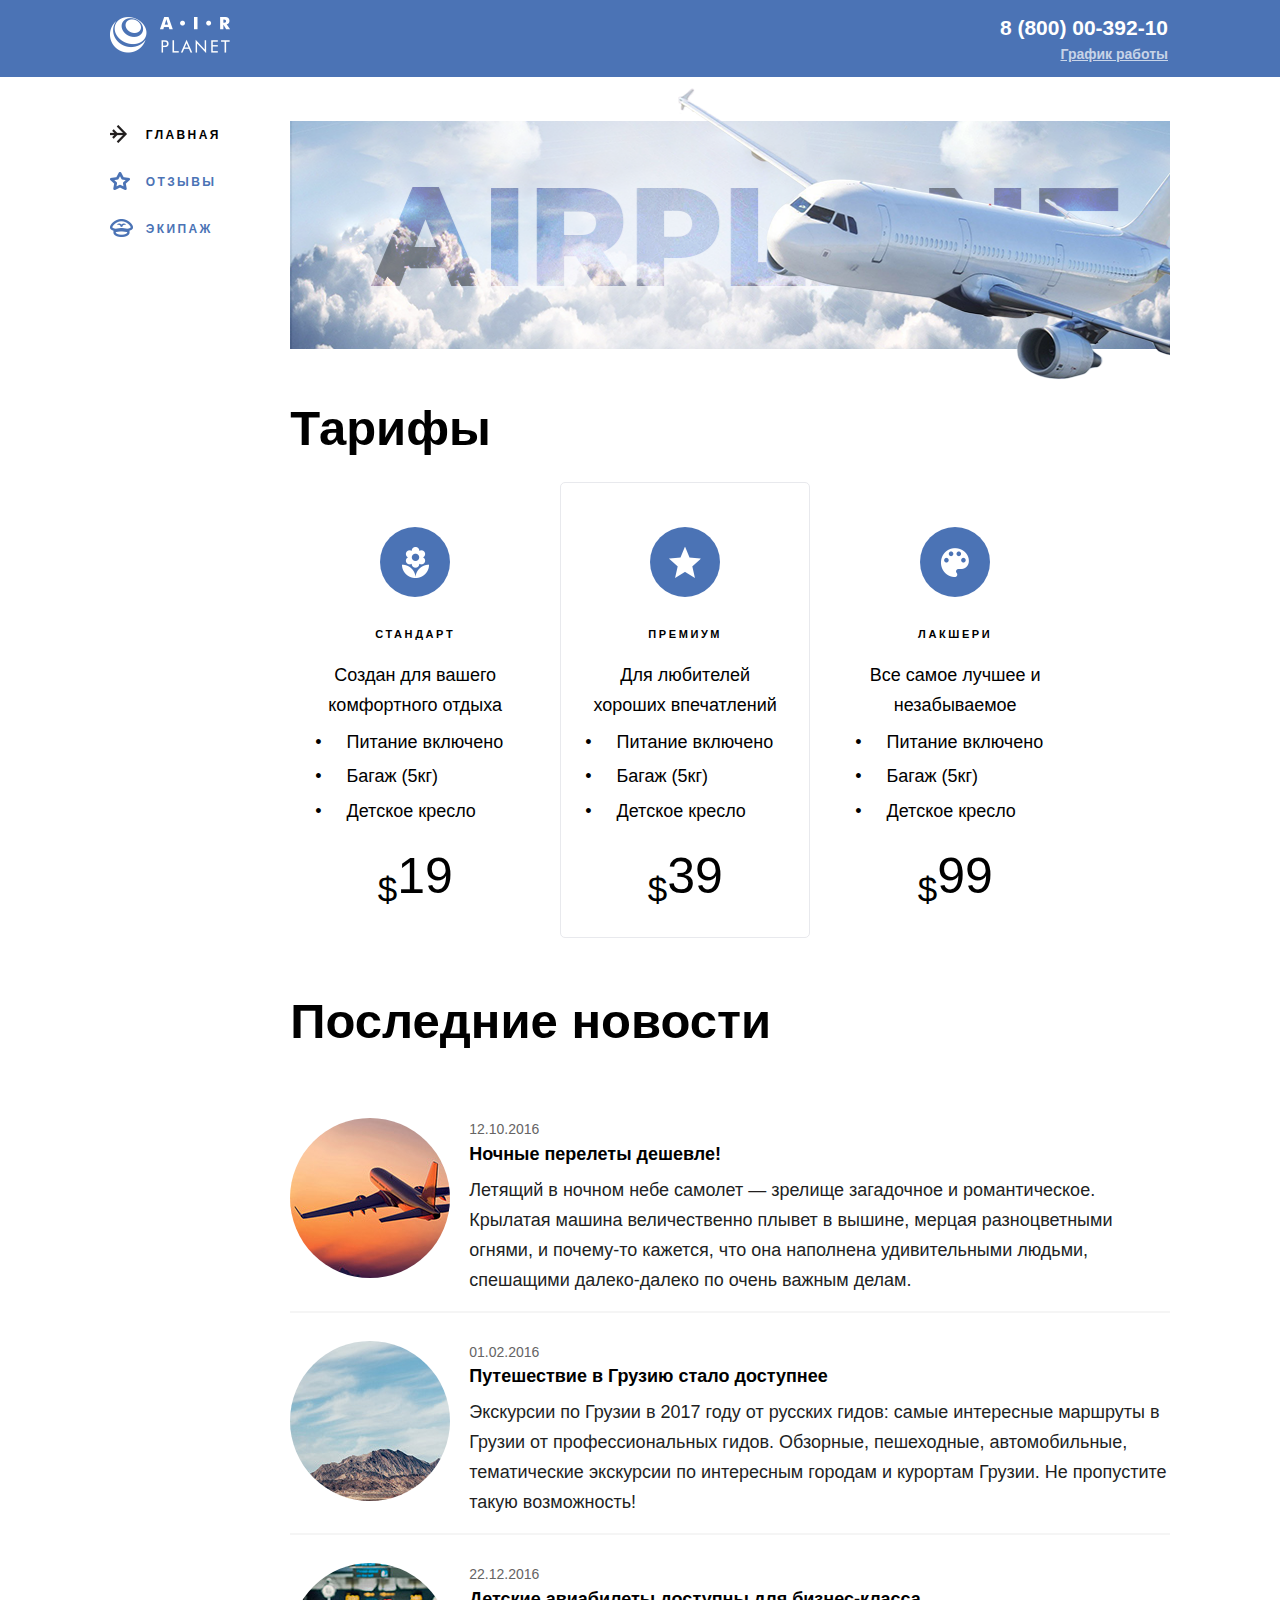
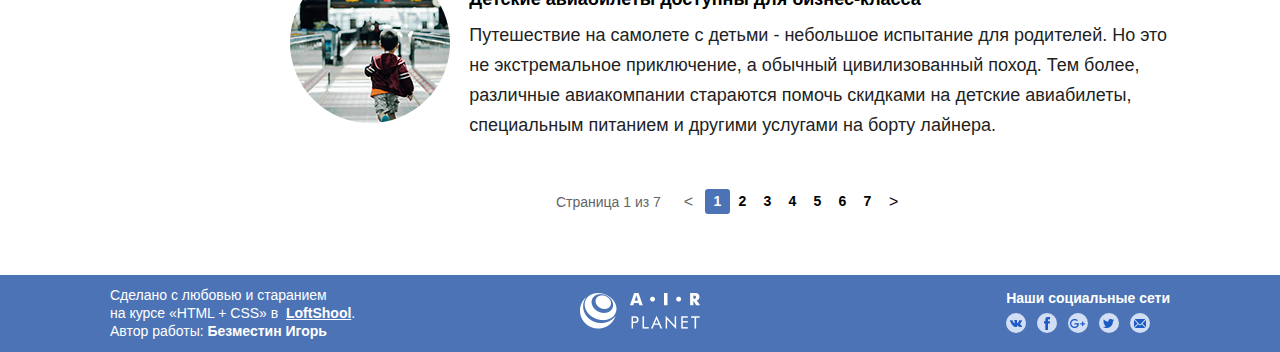
==== index.html @ f913bf93 "PerfectPixel: Главная" ====
<!DOCTYPE html>
<html lang="ru">

<head>
    <meta charset="UTF-8">
    <meta http-equiv="X-UA-Compatible" content="ie=edge">
    <meta name="viewpot" content="width=1060, initial-scale=1.0">
    <title>Главная страница | "AIR Planet"</title>    
    <link rel="stylesheet" href="/assets/css/main.css">
</head>

<body>

    <div class="wrapper">
        <div class="wrapper__content">
            <header class="header">
                <div class="container header__container">
                    <div class="header__block">
                        <a href="/" class="logo">
                            <img src="/assets/img/logo.png" alt="AIR Planet" class="logo__image">
                            <span class="logo__title">AIR Planet</span>                                             
                        </a>                    
                    </div>                    
                    <div class="header__block header__block--align-right">
                        <address class="contacts">
                            <a href="tel:+78000039210" class="contacts__phone">8 (800) 00-392-10</a>
                            <div class="contacts__dropshedule">График работы</div>
                        </address>
                    </div>
                </div>
            </header>
    
            <div class="container">
                <aside class="sidebar">
                    <nav class="menu">
                        <ul class="menu__list">
                            <li class="menu__item menu__item--active">
                                <a href="/" class="menu__link menu__link--main"> Главная </a>
                            </li>
                            <li class="menu__item">
                                <a href="./review.html" class="menu__link menu__link--feed"> Отзывы </a>
                            </li>
                            <li class="menu__item">
                                <a href="./team.html" class="menu__link menu__link--team"> Экипаж </a>
                            </li>
                        </ul>
                    </nav>
                </aside>
                <main class="page-content">
                    <section class="banner" style="background-image:url(/assets/img/banner.png)">                      
                    </section>
                    <section class="tarifs">
                        <h1 class="tarifs__title">Тарифы</h1>
                        <div class="tarifs__block">
                            <ul class="tarifs__list">
    
                                <li class="tarifs__list-item tarifs__list-item--left">
                                    <div style="background-image:url(/assets/img/flower.png)" class="tarifs__item-image"></div>
                                    <h3 class="tarifs__name">Стандарт</h3>
                                    <div class="tarifs__description-block">
                                        <p class="tarifs__description">Создан для вашего комфортного отдыха</p>
                                        <ul class="tarifs__list-info">
                                            <li class="tarifs__item">Питание включено</li>
                                            <li class="tarifs__item">Багаж (5кг)</li>
                                            <li class="tarifs__item">Детское кресло</li>
                                        </ul>
                                    </div>
                                    <div class="tarifs__price">
                                        <span class="tarifs__price-value"><sub>$</sub>19</span>
                                    </div>
                                </li>
    
                                <li class="tarifs__list-item tarifs__list-item--center">
                                    <div style="background-image:url(/assets/img/mark-as-favorite-star.png)" class="tarifs__item-image"></div>
                                    <h3 class="tarifs__name">Премиум</h3>
                                    <div class="tarifs__description-block">
                                        <p class="tarifs__description">Для любителей хороших впечатлений</p>
                                        <ul class="tarifs__list-info">
                                            <li class="tarifs__item">Питание включено</li>
                                            <li class="tarifs__item">Багаж (5кг)</li>
                                            <li class="tarifs__item">Детское кресло</li>
                                        </ul>
                                    </div>
                                    <div class="tarifs__price">
                                        <div class="tarifs__price-value"><sub>$</sub>39</div>
                                    </div>
                                </li>
    
                                <li class="tarifs__list-item tarifs__list-item--right">
                                    <div style="background-image:url(/assets/img/painter-palette.png)" class="tarifs__item-image"></div>
                                    <h3 class="tarifs__name">Лакшери</h3>
                                    <div class="tarifs__description-block">
                                        <p class="tarifs__description">Все самое лучшее и незабываемое</p>
                                        <ul class="tarifs__list-info">
                                            <li class="tarifs__item">Питание включено</li>
                                            <li class="tarifs__item">Багаж (5кг)</li>
                                            <li class="tarifs__item">Детское кресло</li>
                                        </ul>
                                    </div>
                                    <div class="tarifs__price">
                                        <span class="tarifs__price-value"><sub>$</sub>99</span>
                                    </div>
                                </li>
    
                            </ul>
                        </div>
                    </section>
                    <sections class="lastnews">
                        <h1 class="lastnews__title">Последние новости</h1>
                        <div class="lastnews__block">
                            <ul class="lastnews__list">
                                <li class="lastnews__item">
                                    <div style="background-image:url(/assets/img/news/planeflying-1.jpg)" class="lastnews__item-image"></div>
                                    <div class="lastnews__description">
                                        <time datetime="2016-10-12">12.10.2016</time>
                                        <h2 class="lastnews__titlenews">Ночные перелеты дешевле!</h2>
                                        <p class="lastnews__news">Летящий в ночном небе самолет — зрелище загадочное и
                                            романтическое. Крылатая машина величественно плывет в вышине, мерцая разноцветными
                                            огнями, и почему-то кажется, что она наполнена удивительными людьми, спешащими
                                            далеко-далеко по очень важным делам.</p>
                                    </div>
                                </li>
                                <li class="lastnews__item">
                                    <div style="background-image:url(/assets/img/news/photo.jpg)" class="lastnews__item-image"></div>
                                    <div class="lastnews__description">
                                        <time class="lastnews__date" datetime="2016-02-01">01.02.2016</time>
                                        <h2 class="lastnews__titlenews">Путешествие в Грузию стало доступнее</h2>
                                        <p class="lastnews__news">Экскурсии по Грузии в 2017 году от русских гидов: самые
                                            интересные маршруты в Грузии от профессиональных гидов. Обзорные, пешеходные,
                                            автомобильные, тематические экскурсии по интересным городам и курортам Грузии. Не
                                            пропустите такую возможность!</p>
                                    </div>
                                </li>
                                <li class="lastnews__item">
                                    <div style="background-image:url(/assets/img/news/layer-5.jpg)" class="lastnews__item-image"></div>
                                    <div class="lastnews__description">
                                        <time class="lastnews__date" datetime="2016-12-22">22.12.2016</time>
                                        <h2 class="lastnews__titlenews">Детские авиабилеты доступны для бизнес-класса</h2>
                                        <p class="lastnews__news">Путешествие на самолете с детьми - небольшое испытание для
                                            родителей. Но это не экстремальное приключение, а обычный цивилизованный поход.
                                            Тем более, различные авиакомпании стараются помочь скидками на детские авиабилеты,
                                            специальным питанием и другими услугами на борту лайнера.</p>
                                    </div>
                                </li>
                            </ul>
                        </div>
                    </sections>
                    <div class="pagination">
                        <nav class="pagination__container">
                            <div class="pagination__display">Страница 1 из 7</div>
                            <div class="pagination__controls">
                                <a href="#" class="pagination__prev">&lt;</a>
                                <ul class="pagination__list">
                                    <li class="pagination__item pagination__item--active">
                                        <a href="#" class="pagination__link">1</a>
                                    </li>
                                    <li class="pagination__item">
                                        <a href="#" class="pagination__link">2</a>
                                    </li>
                                    <li class="pagination__item">
                                        <a href="#" class="pagination__link">3</a>
                                    </li>
                                    <li class="pagination__item">
                                        <a href="#" class="pagination__link">4</a>
                                    </li>
                                    <li class="pagination__item">
                                        <a href="#" class="pagination__link">5</a>
                                    </li>
                                    <li class="pagination__item">
                                        <a href="#" class="pagination__link">6</a>
                                    </li>
                                    <li class="pagination__item">
                                        <a href="#" class="pagination__link">7</a>
                                    </li>
                                </ul>
                                <a href="#" class="pagination__next">&gt;</a>
                            </div>
                        </nav>
                    </div>
                </main>
            </div>
        </div>
    </div>  
        
        <footer class="footer">
            <div class="container footer__container">
                <div class="footer__col footer__col--left">
                    <span class="footer__col-info">Сделано с любовью и старанием <br>на курсе «HTML + CSS» в&nbsp;</span>
                    <a href="https://loftschool.com/" class="footer__colleft-shool">LoftShool</a><span>.</span>
                    <br>
                    <span class="footer__colleft-info">Автор работы:</span>
                    <a href="https://vk.com/igorbezmestin" class="footer__colleft-autor">Безместин Игорь</a>
                </div>
                <div class="footer__col footer__col--center">
                    <a href="/" class="logo--footer">
                        <img src="/assets/img/logo.png" alt="AIR Planet" class="logo__image">
                    </a>
                </div>
                <div class="footer__col footer__col--right">
                    <div class="social">
                        <p class="social__info">Наши социальные сети</p>
                        <ul class="social__list">

                            <li class="social__list-item">
                                <a href="https://www.vk.com/" target="_blank" class="social__img" style="background-image:url(/assets/img/social/vk.png)">
                                    <div class="social__img--word">Вконтакте</div>
                                </a>
                            </li>

                            <li class="social__list-item">
                                <a href="https://www.facebook.com/" target="_blank" class="social__img" style="background-image:url(/assets/img/social/fb.png)">
                                    <div class="social__img--word">Facebook</div>
                                </a>
                            </li>

                            <li class="social__list-item">
                                <a href="https://plus.google.com/?hl=ru" class="social__img" style="background-image:url(/assets/img/social/google.png)">
                                    <div class="social__img--word">Google+</div>
                                </a>
                            </li>

                            <li class="social__list-item">
                                <a href="https://twitter.com/" class="social__img" style="background-image:url(/assets/img/social/twitter.png)">
                                    <div class="social__img--word">Twitter</div>
                                </a>
                            </li>

                            <li class="social__list-item">
                                <a href="mailto:igor-rock@list.ru" class="social__img" style="background-image:url(/assets/img/social/mail.png)">
                                    <div class="social__img--word">E-mail</div>
                                </a>
                            </li>

                        </ul>
                    </div>
                </div>
            </div>
        </footer>
    

</body>

</html>
---- assets/css/main.css ----
@import url('./layout/normalize.css');
@import url('./layout/fonts.css');
@import url('./layout/base.css');

@import url('./blocks/header.css');
@import url('./blocks/footer.css');
@import url('./blocks/banner.css');
@import url('./blocks/contacts.css');
@import url('./blocks/developer.css');
@import url('./blocks/lastnews.css');
@import url('./blocks/logo.css');
@import url('./blocks/menu.css');
@import url('./blocks/pagination.css');
@import url('./blocks/socials.css');
@import url('./blocks/tarifs.css');
@import url('./blocks/team.css');
@import url('./blocks/partner.css');
@import url('./blocks/breadcrumps.css');
@import url('./blocks/review.css');
@import url('./blocks/question.css');
@import url('./blocks/form.css');
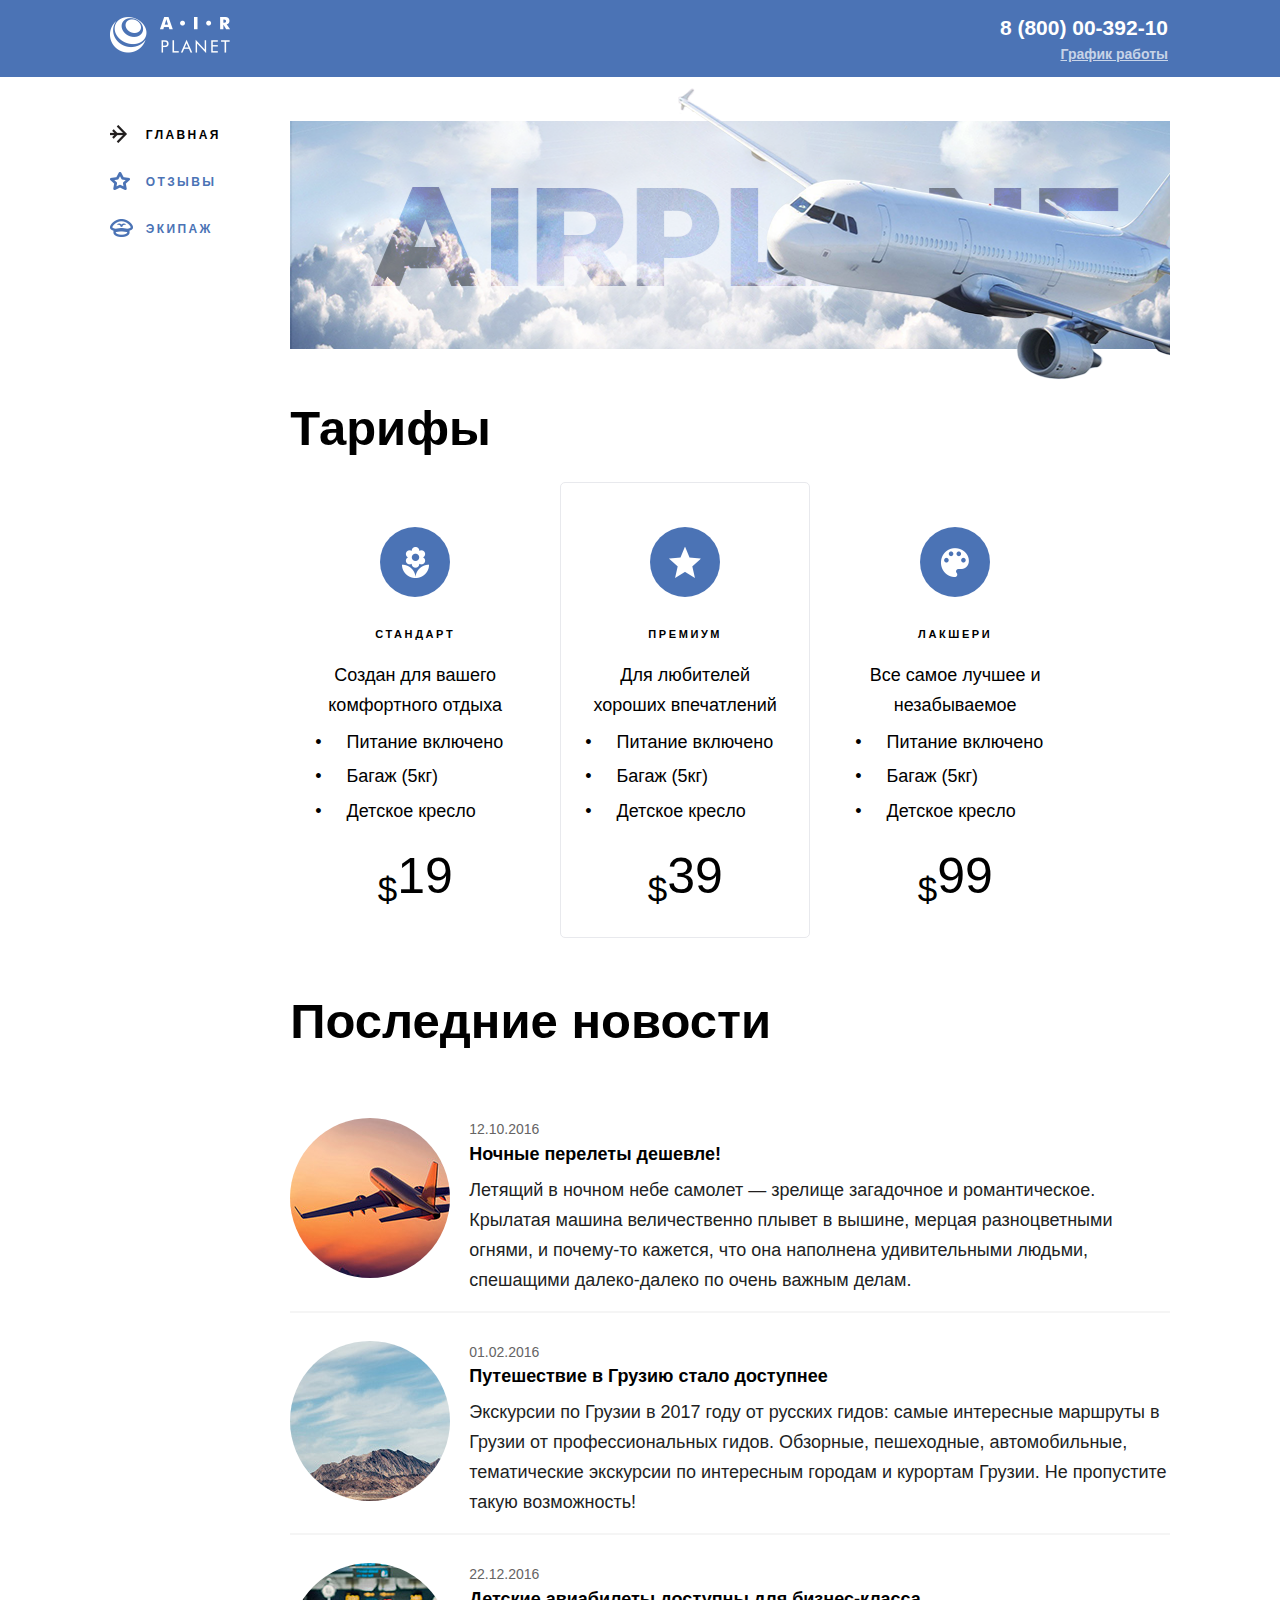
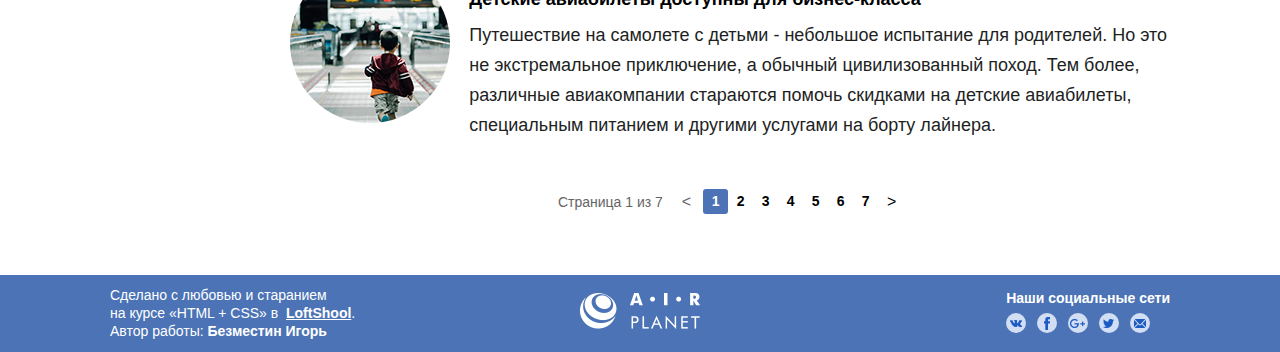
==== commit 98d9c1fe: "Исправил замечания помощника наставника" ====
--- a/index.html
+++ b/index.html
@@ -110,7 +110,9 @@
                         <div class="lastnews__block">
                             <ul class="lastnews__list">
                                 <li class="lastnews__item">
-                                    <div style="background-image:url(/assets/img/news/planeflying-1.jpg)" class="lastnews__item-image"></div>
+                                    <div class="lastnews__item-image-block">
+                                        <img src="/assets/img/news/planeflying-1.jpg" alt="Ночные перелеты дешевле!" class="lastnews__item-image">                                        
+                                    </div>
                                     <div class="lastnews__description">
                                         <time datetime="2016-10-12">12.10.2016</time>
                                         <h2 class="lastnews__titlenews">Ночные перелеты дешевле!</h2>
@@ -121,7 +123,9 @@
                                     </div>
                                 </li>
                                 <li class="lastnews__item">
-                                    <div style="background-image:url(/assets/img/news/photo.jpg)" class="lastnews__item-image"></div>
+                                    <div class="lastnews__item-image-block">
+                                        <img src="/assets/img/news/photo.jpg" alt="Путешествие в Грузию стало доступнее" class="lastnews__item-image"> 
+                                    </div>
                                     <div class="lastnews__description">
                                         <time class="lastnews__date" datetime="2016-02-01">01.02.2016</time>
                                         <h2 class="lastnews__titlenews">Путешествие в Грузию стало доступнее</h2>
@@ -132,7 +136,9 @@
                                     </div>
                                 </li>
                                 <li class="lastnews__item">
-                                    <div style="background-image:url(/assets/img/news/layer-5.jpg)" class="lastnews__item-image"></div>
+                                    <div class="lastnews__item-image-block">
+                                        <img src="/assets/img/news/layer-5.jpg" alt="Детские авиабилеты доступны для бизнес-класса" class="lastnews__item-image">
+                                    </div>
                                     <div class="lastnews__description">
                                         <time class="lastnews__date" datetime="2016-12-22">22.12.2016</time>
                                         <h2 class="lastnews__titlenews">Детские авиабилеты доступны для бизнес-класса</h2>
@@ -146,7 +152,7 @@
                         </div>
                     </sections>
                     <div class="pagination">
-                        <nav class="pagination__container">
+                        <div class="pagination__container">
                             <div class="pagination__display">Страница 1 из 7</div>
                             <div class="pagination__controls">
                                 <a href="#" class="pagination__prev">&lt;</a>
@@ -175,7 +181,7 @@
                                 </ul>
                                 <a href="#" class="pagination__next">&gt;</a>
                             </div>
-                        </nav>
+                        </div>
                     </div>
                 </main>
             </div>
@@ -192,7 +198,7 @@
                     <a href="https://vk.com/igorbezmestin" class="footer__colleft-autor">Безместин Игорь</a>
                 </div>
                 <div class="footer__col footer__col--center">
-                    <a href="/" class="logo--footer">
+                    <a href="/" class="logo">
                         <img src="/assets/img/logo.png" alt="AIR Planet" class="logo__image">
                     </a>
                 </div>
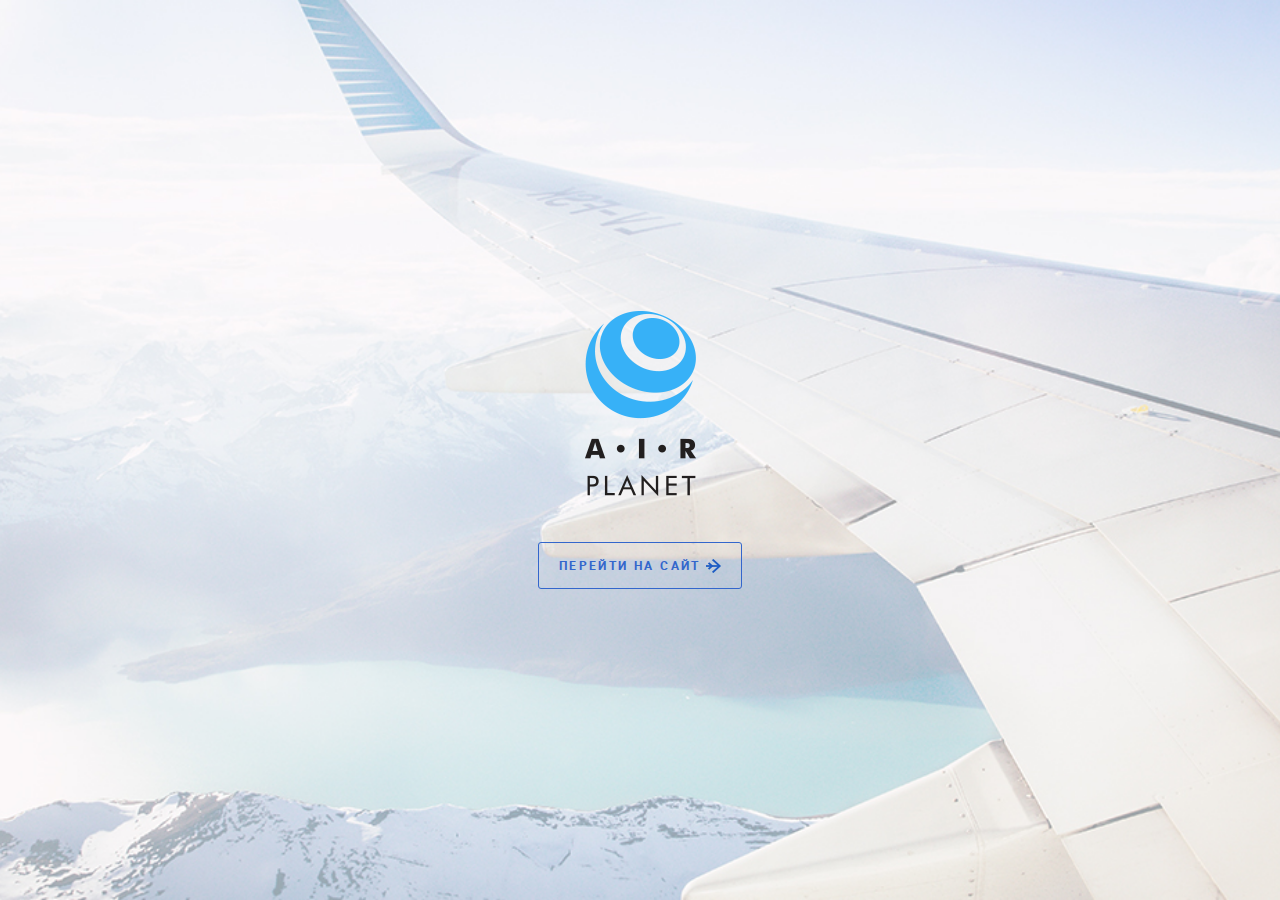
==== commit 08cc17f6: "Переделка под новый макет Добавление Интро Создание анимаций Создание всплывашки" ====
--- a/index.html
+++ b/index.html
@@ -4,245 +4,28 @@
 <head>
     <meta charset="UTF-8">
     <meta http-equiv="X-UA-Compatible" content="ie=edge">
-    <meta name="viewpot" content="width=1060, initial-scale=1.0">
-    <title>Главная страница | "AIR Planet"</title>    
+    <meta name="viewpot" content="width=1200, initial-scale=1.0">
+    <title>Экипаж | "AIR Planet"</title>
     <link rel="stylesheet" href="/assets/css/main.css">
 </head>
 
 <body>
 
-    <div class="wrapper">
-        <div class="wrapper__content">
-            <header class="header">
-                <div class="container header__container">
-                    <div class="header__block">
-                        <a href="/" class="logo">
-                            <img src="/assets/img/logo.png" alt="AIR Planet" class="logo__image">
-                            <span class="logo__title">AIR Planet</span>                                             
-                        </a>                    
-                    </div>                    
-                    <div class="header__block header__block--align-right">
-                        <address class="contacts">
-                            <a href="tel:+78000039210" class="contacts__phone">8 (800) 00-392-10</a>
-                            <div class="contacts__dropshedule">График работы</div>
-                        </address>
-                    </div>
-                </div>
-            </header>
-    
-            <div class="container">
-                <aside class="sidebar">
-                    <nav class="menu">
-                        <ul class="menu__list">
-                            <li class="menu__item menu__item--active">
-                                <a href="/" class="menu__link menu__link--main"> Главная </a>
-                            </li>
-                            <li class="menu__item">
-                                <a href="./review.html" class="menu__link menu__link--feed"> Отзывы </a>
-                            </li>
-                            <li class="menu__item">
-                                <a href="./team.html" class="menu__link menu__link--team"> Экипаж </a>
-                            </li>
-                        </ul>
-                    </nav>
-                </aside>
-                <main class="page-content">
-                    <section class="banner" style="background-image:url(/assets/img/banner.png)">                      
-                    </section>
-                    <section class="tarifs">
-                        <h1 class="tarifs__title">Тарифы</h1>
-                        <div class="tarifs__block">
-                            <ul class="tarifs__list">
-    
-                                <li class="tarifs__list-item tarifs__list-item--left">
-                                    <div style="background-image:url(/assets/img/flower.png)" class="tarifs__item-image"></div>
-                                    <h3 class="tarifs__name">Стандарт</h3>
-                                    <div class="tarifs__description-block">
-                                        <p class="tarifs__description">Создан для вашего комфортного отдыха</p>
-                                        <ul class="tarifs__list-info">
-                                            <li class="tarifs__item">Питание включено</li>
-                                            <li class="tarifs__item">Багаж (5кг)</li>
-                                            <li class="tarifs__item">Детское кресло</li>
-                                        </ul>
-                                    </div>
-                                    <div class="tarifs__price">
-                                        <span class="tarifs__price-value"><sub>$</sub>19</span>
-                                    </div>
-                                </li>
-    
-                                <li class="tarifs__list-item tarifs__list-item--center">
-                                    <div style="background-image:url(/assets/img/mark-as-favorite-star.png)" class="tarifs__item-image"></div>
-                                    <h3 class="tarifs__name">Премиум</h3>
-                                    <div class="tarifs__description-block">
-                                        <p class="tarifs__description">Для любителей хороших впечатлений</p>
-                                        <ul class="tarifs__list-info">
-                                            <li class="tarifs__item">Питание включено</li>
-                                            <li class="tarifs__item">Багаж (5кг)</li>
-                                            <li class="tarifs__item">Детское кресло</li>
-                                        </ul>
-                                    </div>
-                                    <div class="tarifs__price">
-                                        <div class="tarifs__price-value"><sub>$</sub>39</div>
-                                    </div>
-                                </li>
-    
-                                <li class="tarifs__list-item tarifs__list-item--right">
-                                    <div style="background-image:url(/assets/img/painter-palette.png)" class="tarifs__item-image"></div>
-                                    <h3 class="tarifs__name">Лакшери</h3>
-                                    <div class="tarifs__description-block">
-                                        <p class="tarifs__description">Все самое лучшее и незабываемое</p>
-                                        <ul class="tarifs__list-info">
-                                            <li class="tarifs__item">Питание включено</li>
-                                            <li class="tarifs__item">Багаж (5кг)</li>
-                                            <li class="tarifs__item">Детское кресло</li>
-                                        </ul>
-                                    </div>
-                                    <div class="tarifs__price">
-                                        <span class="tarifs__price-value"><sub>$</sub>99</span>
-                                    </div>
-                                </li>
-    
-                            </ul>
-                        </div>
-                    </section>
-                    <sections class="lastnews">
-                        <h1 class="lastnews__title">Последние новости</h1>
-                        <div class="lastnews__block">
-                            <ul class="lastnews__list">
-                                <li class="lastnews__item">
-                                    <div class="lastnews__item-image-block">
-                                        <img src="/assets/img/news/planeflying-1.jpg" alt="Ночные перелеты дешевле!" class="lastnews__item-image">                                        
-                                    </div>
-                                    <div class="lastnews__description">
-                                        <time datetime="2016-10-12">12.10.2016</time>
-                                        <h2 class="lastnews__titlenews">Ночные перелеты дешевле!</h2>
-                                        <p class="lastnews__news">Летящий в ночном небе самолет — зрелище загадочное и
-                                            романтическое. Крылатая машина величественно плывет в вышине, мерцая разноцветными
-                                            огнями, и почему-то кажется, что она наполнена удивительными людьми, спешащими
-                                            далеко-далеко по очень важным делам.</p>
-                                    </div>
-                                </li>
-                                <li class="lastnews__item">
-                                    <div class="lastnews__item-image-block">
-                                        <img src="/assets/img/news/photo.jpg" alt="Путешествие в Грузию стало доступнее" class="lastnews__item-image"> 
-                                    </div>
-                                    <div class="lastnews__description">
-                                        <time class="lastnews__date" datetime="2016-02-01">01.02.2016</time>
-                                        <h2 class="lastnews__titlenews">Путешествие в Грузию стало доступнее</h2>
-                                        <p class="lastnews__news">Экскурсии по Грузии в 2017 году от русских гидов: самые
-                                            интересные маршруты в Грузии от профессиональных гидов. Обзорные, пешеходные,
-                                            автомобильные, тематические экскурсии по интересным городам и курортам Грузии. Не
-                                            пропустите такую возможность!</p>
-                                    </div>
-                                </li>
-                                <li class="lastnews__item">
-                                    <div class="lastnews__item-image-block">
-                                        <img src="/assets/img/news/layer-5.jpg" alt="Детские авиабилеты доступны для бизнес-класса" class="lastnews__item-image">
-                                    </div>
-                                    <div class="lastnews__description">
-                                        <time class="lastnews__date" datetime="2016-12-22">22.12.2016</time>
-                                        <h2 class="lastnews__titlenews">Детские авиабилеты доступны для бизнес-класса</h2>
-                                        <p class="lastnews__news">Путешествие на самолете с детьми - небольшое испытание для
-                                            родителей. Но это не экстремальное приключение, а обычный цивилизованный поход.
-                                            Тем более, различные авиакомпании стараются помочь скидками на детские авиабилеты,
-                                            специальным питанием и другими услугами на борту лайнера.</p>
-                                    </div>
-                                </li>
-                            </ul>
-                        </div>
-                    </sections>
-                    <div class="pagination">
-                        <div class="pagination__container">
-                            <div class="pagination__display">Страница 1 из 7</div>
-                            <div class="pagination__controls">
-                                <a href="#" class="pagination__prev">&lt;</a>
-                                <ul class="pagination__list">
-                                    <li class="pagination__item pagination__item--active">
-                                        <a href="#" class="pagination__link">1</a>
-                                    </li>
-                                    <li class="pagination__item">
-                                        <a href="#" class="pagination__link">2</a>
-                                    </li>
-                                    <li class="pagination__item">
-                                        <a href="#" class="pagination__link">3</a>
-                                    </li>
-                                    <li class="pagination__item">
-                                        <a href="#" class="pagination__link">4</a>
-                                    </li>
-                                    <li class="pagination__item">
-                                        <a href="#" class="pagination__link">5</a>
-                                    </li>
-                                    <li class="pagination__item">
-                                        <a href="#" class="pagination__link">6</a>
-                                    </li>
-                                    <li class="pagination__item">
-                                        <a href="#" class="pagination__link">7</a>
-                                    </li>
-                                </ul>
-                                <a href="#" class="pagination__next">&gt;</a>
-                            </div>
-                        </div>
-                    </div>
-                </main>
+    <div class="intro">
+        <div class="intro__container">
+            <div class="intro__logo">
+                <img src="./assets/img/logo_intro.png" alt="AIR Planet" class="intro__logo-image">
+            </div>
+            <div class="intro__button-box">
+                <a href="./airplanet.html">
+                    <button class="intro__button">
+                        <div class="button__goto-text">Перейти на сайт</div>
+                        <div class="button__image"></div>
+                    </button>
+                </a>
             </div>
         </div>
-    </div>  
-        
-        <footer class="footer">
-            <div class="container footer__container">
-                <div class="footer__col footer__col--left">
-                    <span class="footer__col-info">Сделано с любовью и старанием <br>на курсе «HTML + CSS» в&nbsp;</span>
-                    <a href="https://loftschool.com/" class="footer__colleft-shool">LoftShool</a><span>.</span>
-                    <br>
-                    <span class="footer__colleft-info">Автор работы:</span>
-                    <a href="https://vk.com/igorbezmestin" class="footer__colleft-autor">Безместин Игорь</a>
-                </div>
-                <div class="footer__col footer__col--center">
-                    <a href="/" class="logo">
-                        <img src="/assets/img/logo.png" alt="AIR Planet" class="logo__image">
-                    </a>
-                </div>
-                <div class="footer__col footer__col--right">
-                    <div class="social">
-                        <p class="social__info">Наши социальные сети</p>
-                        <ul class="social__list">
-
-                            <li class="social__list-item">
-                                <a href="https://www.vk.com/" target="_blank" class="social__img" style="background-image:url(/assets/img/social/vk.png)">
-                                    <div class="social__img--word">Вконтакте</div>
-                                </a>
-                            </li>
-
-                            <li class="social__list-item">
-                                <a href="https://www.facebook.com/" target="_blank" class="social__img" style="background-image:url(/assets/img/social/fb.png)">
-                                    <div class="social__img--word">Facebook</div>
-                                </a>
-                            </li>
-
-                            <li class="social__list-item">
-                                <a href="https://plus.google.com/?hl=ru" class="social__img" style="background-image:url(/assets/img/social/google.png)">
-                                    <div class="social__img--word">Google+</div>
-                                </a>
-                            </li>
-
-                            <li class="social__list-item">
-                                <a href="https://twitter.com/" class="social__img" style="background-image:url(/assets/img/social/twitter.png)">
-                                    <div class="social__img--word">Twitter</div>
-                                </a>
-                            </li>
-
-                            <li class="social__list-item">
-                                <a href="mailto:igor-rock@list.ru" class="social__img" style="background-image:url(/assets/img/social/mail.png)">
-                                    <div class="social__img--word">E-mail</div>
-                                </a>
-                            </li>
-
-                        </ul>
-                    </div>
-                </div>
-            </div>
-        </footer>
-    
+    </div>
 
 </body>
 
--- a/assets/css/main.css
+++ b/assets/css/main.css
@@ -1,4 +1,3 @@
-
 @import url('./layout/normalize.css');
 @import url('./layout/fonts.css');
 @import url('./layout/base.css');
@@ -19,4 +18,8 @@
 @import url('./blocks/breadcrumps.css');
 @import url('./blocks/review.css');
 @import url('./blocks/question.css');
-@import url('./blocks/form.css');+@import url('./blocks/form.css');
+@import url('./blocks/dropshedule.css');
+@import url('./blocks/intro.css');
+
+@import url('./blocks/animation.css');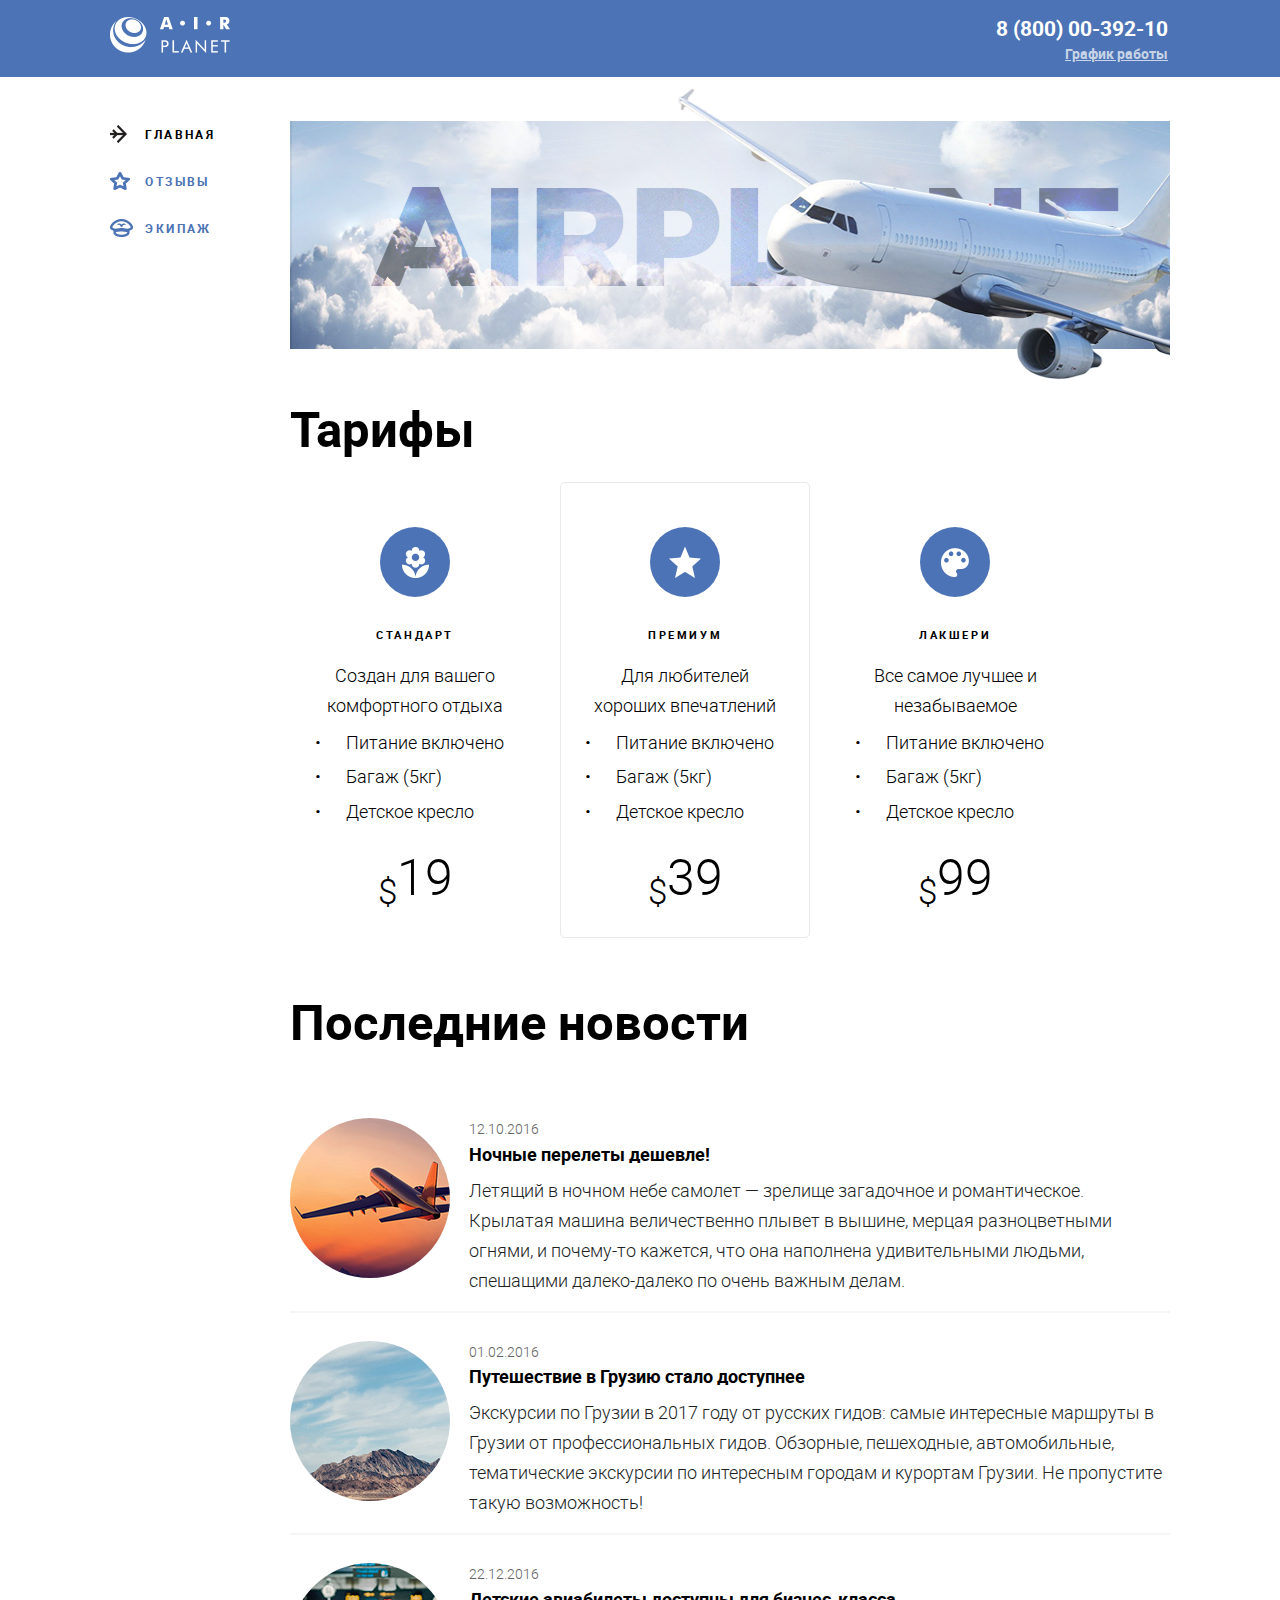
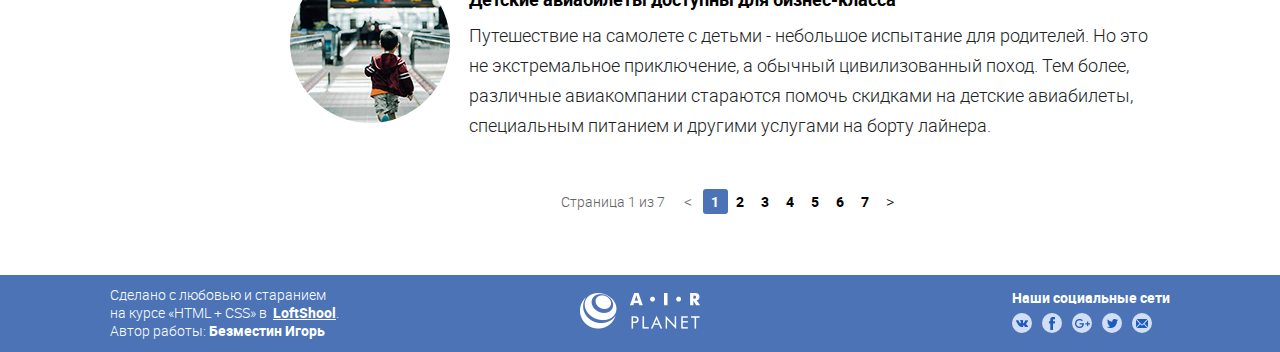
==== commit 0c7d9151: "ВСЕ ЗАНОВО" ====
--- a/index.html
+++ b/index.html
@@ -4,28 +4,245 @@
 <head>
     <meta charset="UTF-8">
     <meta http-equiv="X-UA-Compatible" content="ie=edge">
-    <meta name="viewpot" content="width=1200, initial-scale=1.0">
-    <title>Экипаж | "AIR Planet"</title>
+    <meta name="viewpot" content="width=1060, initial-scale=1.0">
+    <title>Главная страница | "AIR Planet"</title>    
     <link rel="stylesheet" href="/assets/css/main.css">
 </head>
 
 <body>
 
-    <div class="intro">
-        <div class="intro__container">
-            <div class="intro__logo">
-                <img src="./assets/img/logo_intro.png" alt="AIR Planet" class="intro__logo-image">
-            </div>
-            <div class="intro__button-box">
-                <a href="./airplanet.html">
-                    <button class="intro__button">
-                        <div class="button__goto-text">Перейти на сайт</div>
-                        <div class="button__image"></div>
-                    </button>
-                </a>
+    <div class="wrapper">
+        <div class="wrapper__content">
+            <header class="header">
+                <div class="container header__container">
+                    <div class="header__block">
+                        <a href="/" class="logo">
+                            <img src="/assets/img/logo.png" alt="AIR Planet" class="logo__image">
+                            <span class="logo__title">AIR Planet</span>                                             
+                        </a>                    
+                    </div>                    
+                    <div class="header__block header__block--align-right">
+                        <address class="contacts">
+                            <a href="tel:+78000039210" class="contacts__phone">8 (800) 00-392-10</a>
+                            <div class="contacts__dropshedule">График работы</div>
+                        </address>
+                    </div>
+                </div>
+            </header>
+    
+            <div class="container">
+                <aside class="sidebar">
+                    <nav class="menu">
+                        <ul class="menu__list">
+                            <li class="menu__item menu__item--active">
+                                <a href="/" class="menu__link menu__link--main"> Главная </a>
+                            </li>
+                            <li class="menu__item">
+                                <a href="./review.html" class="menu__link menu__link--feed"> Отзывы </a>
+                            </li>
+                            <li class="menu__item">
+                                <a href="./team.html" class="menu__link menu__link--team"> Экипаж </a>
+                            </li>
+                        </ul>
+                    </nav>
+                </aside>
+                <main class="page-content">
+                    <section class="banner" style="background-image:url(/assets/img/banner.png)">                      
+                    </section>
+                    <section class="tarifs">
+                        <h1 class="tarifs__title">Тарифы</h1>
+                        <div class="tarifs__block">
+                            <ul class="tarifs__list">
+    
+                                <li class="tarifs__list-item tarifs__list-item--left">
+                                    <div style="background-image:url(/assets/img/flower.png)" class="tarifs__item-image"></div>
+                                    <h3 class="tarifs__name">Стандарт</h3>
+                                    <div class="tarifs__description-block">
+                                        <p class="tarifs__description">Создан для вашего комфортного отдыха</p>
+                                        <ul class="tarifs__list-info">
+                                            <li class="tarifs__item">Питание включено</li>
+                                            <li class="tarifs__item">Багаж (5кг)</li>
+                                            <li class="tarifs__item">Детское кресло</li>
+                                        </ul>
+                                    </div>
+                                    <div class="tarifs__price">
+                                        <span class="tarifs__price-value"><sub>$</sub>19</span>
+                                    </div>
+                                </li>
+    
+                                <li class="tarifs__list-item tarifs__list-item--center">
+                                    <div style="background-image:url(/assets/img/mark-as-favorite-star.png)" class="tarifs__item-image"></div>
+                                    <h3 class="tarifs__name">Премиум</h3>
+                                    <div class="tarifs__description-block">
+                                        <p class="tarifs__description">Для любителей хороших впечатлений</p>
+                                        <ul class="tarifs__list-info">
+                                            <li class="tarifs__item">Питание включено</li>
+                                            <li class="tarifs__item">Багаж (5кг)</li>
+                                            <li class="tarifs__item">Детское кресло</li>
+                                        </ul>
+                                    </div>
+                                    <div class="tarifs__price">
+                                        <div class="tarifs__price-value"><sub>$</sub>39</div>
+                                    </div>
+                                </li>
+    
+                                <li class="tarifs__list-item tarifs__list-item--right">
+                                    <div style="background-image:url(/assets/img/painter-palette.png)" class="tarifs__item-image"></div>
+                                    <h3 class="tarifs__name">Лакшери</h3>
+                                    <div class="tarifs__description-block">
+                                        <p class="tarifs__description">Все самое лучшее и незабываемое</p>
+                                        <ul class="tarifs__list-info">
+                                            <li class="tarifs__item">Питание включено</li>
+                                            <li class="tarifs__item">Багаж (5кг)</li>
+                                            <li class="tarifs__item">Детское кресло</li>
+                                        </ul>
+                                    </div>
+                                    <div class="tarifs__price">
+                                        <span class="tarifs__price-value"><sub>$</sub>99</span>
+                                    </div>
+                                </li>
+    
+                            </ul>
+                        </div>
+                    </section>
+                    <sections class="lastnews">
+                        <h1 class="lastnews__title">Последние новости</h1>
+                        <div class="lastnews__block">
+                            <ul class="lastnews__list">
+                                <li class="lastnews__item">
+                                    <div class="lastnews__item-image-block">
+                                        <img src="/assets/img/news/planeflying-1.jpg" alt="Ночные перелеты дешевле!" class="lastnews__item-image">                                        
+                                    </div>
+                                    <div class="lastnews__description">
+                                        <time datetime="2016-10-12">12.10.2016</time>
+                                        <h2 class="lastnews__titlenews">Ночные перелеты дешевле!</h2>
+                                        <p class="lastnews__news">Летящий в ночном небе самолет — зрелище загадочное и
+                                            романтическое. Крылатая машина величественно плывет в вышине, мерцая разноцветными
+                                            огнями, и почему-то кажется, что она наполнена удивительными людьми, спешащими
+                                            далеко-далеко по очень важным делам.</p>
+                                    </div>
+                                </li>
+                                <li class="lastnews__item">
+                                    <div class="lastnews__item-image-block">
+                                        <img src="/assets/img/news/photo.jpg" alt="Путешествие в Грузию стало доступнее" class="lastnews__item-image"> 
+                                    </div>
+                                    <div class="lastnews__description">
+                                        <time class="lastnews__date" datetime="2016-02-01">01.02.2016</time>
+                                        <h2 class="lastnews__titlenews">Путешествие в Грузию стало доступнее</h2>
+                                        <p class="lastnews__news">Экскурсии по Грузии в 2017 году от русских гидов: самые
+                                            интересные маршруты в Грузии от профессиональных гидов. Обзорные, пешеходные,
+                                            автомобильные, тематические экскурсии по интересным городам и курортам Грузии. Не
+                                            пропустите такую возможность!</p>
+                                    </div>
+                                </li>
+                                <li class="lastnews__item">
+                                    <div class="lastnews__item-image-block">
+                                        <img src="/assets/img/news/layer-5.jpg" alt="Детские авиабилеты доступны для бизнес-класса" class="lastnews__item-image">
+                                    </div>
+                                    <div class="lastnews__description">
+                                        <time class="lastnews__date" datetime="2016-12-22">22.12.2016</time>
+                                        <h2 class="lastnews__titlenews">Детские авиабилеты доступны для бизнес-класса</h2>
+                                        <p class="lastnews__news">Путешествие на самолете с детьми - небольшое испытание для
+                                            родителей. Но это не экстремальное приключение, а обычный цивилизованный поход.
+                                            Тем более, различные авиакомпании стараются помочь скидками на детские авиабилеты,
+                                            специальным питанием и другими услугами на борту лайнера.</p>
+                                    </div>
+                                </li>
+                            </ul>
+                        </div>
+                    </sections>
+                    <div class="pagination">
+                        <div class="pagination__container">
+                            <div class="pagination__display">Страница 1 из 7</div>
+                            <div class="pagination__controls">
+                                <a href="#" class="pagination__prev">&lt;</a>
+                                <ul class="pagination__list">
+                                    <li class="pagination__item pagination__item--active">
+                                        <a href="#" class="pagination__link">1</a>
+                                    </li>
+                                    <li class="pagination__item">
+                                        <a href="#" class="pagination__link">2</a>
+                                    </li>
+                                    <li class="pagination__item">
+                                        <a href="#" class="pagination__link">3</a>
+                                    </li>
+                                    <li class="pagination__item">
+                                        <a href="#" class="pagination__link">4</a>
+                                    </li>
+                                    <li class="pagination__item">
+                                        <a href="#" class="pagination__link">5</a>
+                                    </li>
+                                    <li class="pagination__item">
+                                        <a href="#" class="pagination__link">6</a>
+                                    </li>
+                                    <li class="pagination__item">
+                                        <a href="#" class="pagination__link">7</a>
+                                    </li>
+                                </ul>
+                                <a href="#" class="pagination__next">&gt;</a>
+                            </div>
+                        </div>
+                    </div>
+                </main>
             </div>
         </div>
-    </div>
+    </div>  
+        
+        <footer class="footer">
+            <div class="container footer__container">
+                <div class="footer__col footer__col--left">
+                    <span class="footer__col-info">Сделано с любовью и старанием <br>на курсе «HTML + CSS» в&nbsp;</span>
+                    <a href="https://loftschool.com/" class="footer__colleft-shool">LoftShool</a><span>.</span>
+                    <br>
+                    <span class="footer__colleft-info">Автор работы:</span>
+                    <a href="https://vk.com/igorbezmestin" class="footer__colleft-autor">Безместин Игорь</a>
+                </div>
+                <div class="footer__col footer__col--center">
+                    <a href="/" class="logo">
+                        <img src="/assets/img/logo.png" alt="AIR Planet" class="logo__image">
+                    </a>
+                </div>
+                <div class="footer__col footer__col--right">
+                    <div class="social">
+                        <p class="social__info">Наши социальные сети</p>
+                        <ul class="social__list">
+
+                            <li class="social__list-item">
+                                <a href="https://www.vk.com/" target="_blank" class="social__img" style="background-image:url(/assets/img/social/vk.png)">
+                                    <div class="social__img--word">Вконтакте</div>
+                                </a>
+                            </li>
+
+                            <li class="social__list-item">
+                                <a href="https://www.facebook.com/" target="_blank" class="social__img" style="background-image:url(/assets/img/social/fb.png)">
+                                    <div class="social__img--word">Facebook</div>
+                                </a>
+                            </li>
+
+                            <li class="social__list-item">
+                                <a href="https://plus.google.com/?hl=ru" class="social__img" style="background-image:url(/assets/img/social/google.png)">
+                                    <div class="social__img--word">Google+</div>
+                                </a>
+                            </li>
+
+                            <li class="social__list-item">
+                                <a href="https://twitter.com/" class="social__img" style="background-image:url(/assets/img/social/twitter.png)">
+                                    <div class="social__img--word">Twitter</div>
+                                </a>
+                            </li>
+
+                            <li class="social__list-item">
+                                <a href="mailto:igor-rock@list.ru" class="social__img" style="background-image:url(/assets/img/social/mail.png)">
+                                    <div class="social__img--word">E-mail</div>
+                                </a>
+                            </li>
+
+                        </ul>
+                    </div>
+                </div>
+            </div>
+        </footer>
+    
 
 </body>
 
--- a/assets/css/main.css
+++ b/assets/css/main.css
@@ -1,3 +1,4 @@
+
 @import url('./layout/normalize.css');
 @import url('./layout/fonts.css');
 @import url('./layout/base.css');
@@ -18,8 +19,4 @@
 @import url('./blocks/breadcrumps.css');
 @import url('./blocks/review.css');
 @import url('./blocks/question.css');
-@import url('./blocks/form.css');
-@import url('./blocks/dropshedule.css');
-@import url('./blocks/intro.css');
-
-@import url('./blocks/animation.css');+@import url('./blocks/form.css');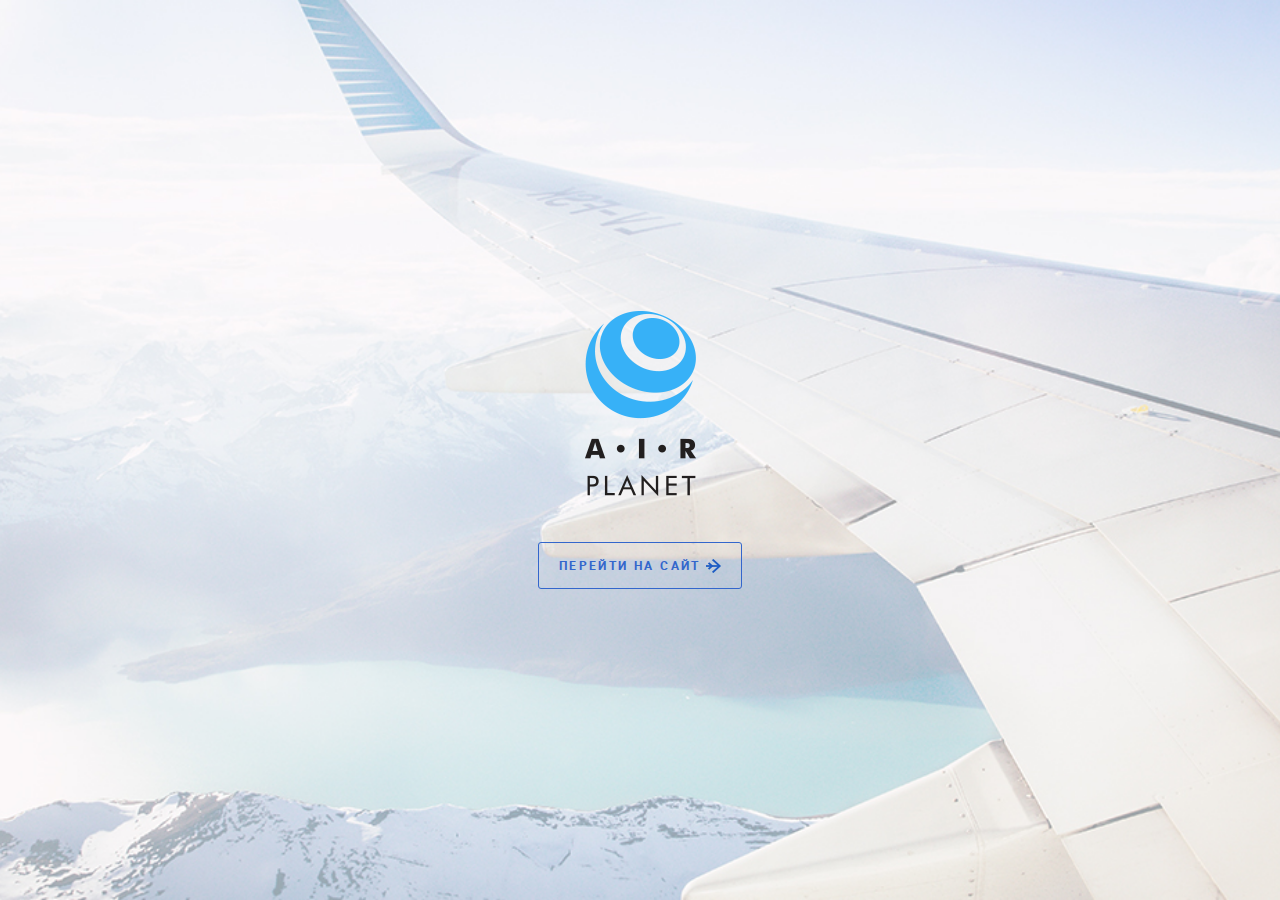
==== commit feb06e9d: "Сделал Интро + анимация" ====
--- a/index.html
+++ b/index.html
@@ -4,245 +4,28 @@
 <head>
     <meta charset="UTF-8">
     <meta http-equiv="X-UA-Compatible" content="ie=edge">
-    <meta name="viewpot" content="width=1060, initial-scale=1.0">
-    <title>Главная страница | "AIR Planet"</title>    
+    <meta name="viewpot" content="width=1200, initial-scale=1.0">
+    <title>Экипаж | "AIR Planet"</title>
     <link rel="stylesheet" href="/assets/css/main.css">
 </head>
 
 <body>
 
-    <div class="wrapper">
-        <div class="wrapper__content">
-            <header class="header">
-                <div class="container header__container">
-                    <div class="header__block">
-                        <a href="/" class="logo">
-                            <img src="/assets/img/logo.png" alt="AIR Planet" class="logo__image">
-                            <span class="logo__title">AIR Planet</span>                                             
-                        </a>                    
-                    </div>                    
-                    <div class="header__block header__block--align-right">
-                        <address class="contacts">
-                            <a href="tel:+78000039210" class="contacts__phone">8 (800) 00-392-10</a>
-                            <div class="contacts__dropshedule">График работы</div>
-                        </address>
-                    </div>
-                </div>
-            </header>
-    
-            <div class="container">
-                <aside class="sidebar">
-                    <nav class="menu">
-                        <ul class="menu__list">
-                            <li class="menu__item menu__item--active">
-                                <a href="/" class="menu__link menu__link--main"> Главная </a>
-                            </li>
-                            <li class="menu__item">
-                                <a href="./review.html" class="menu__link menu__link--feed"> Отзывы </a>
-                            </li>
-                            <li class="menu__item">
-                                <a href="./team.html" class="menu__link menu__link--team"> Экипаж </a>
-                            </li>
-                        </ul>
-                    </nav>
-                </aside>
-                <main class="page-content">
-                    <section class="banner" style="background-image:url(/assets/img/banner.png)">                      
-                    </section>
-                    <section class="tarifs">
-                        <h1 class="tarifs__title">Тарифы</h1>
-                        <div class="tarifs__block">
-                            <ul class="tarifs__list">
-    
-                                <li class="tarifs__list-item tarifs__list-item--left">
-                                    <div style="background-image:url(/assets/img/flower.png)" class="tarifs__item-image"></div>
-                                    <h3 class="tarifs__name">Стандарт</h3>
-                                    <div class="tarifs__description-block">
-                                        <p class="tarifs__description">Создан для вашего комфортного отдыха</p>
-                                        <ul class="tarifs__list-info">
-                                            <li class="tarifs__item">Питание включено</li>
-                                            <li class="tarifs__item">Багаж (5кг)</li>
-                                            <li class="tarifs__item">Детское кресло</li>
-                                        </ul>
-                                    </div>
-                                    <div class="tarifs__price">
-                                        <span class="tarifs__price-value"><sub>$</sub>19</span>
-                                    </div>
-                                </li>
-    
-                                <li class="tarifs__list-item tarifs__list-item--center">
-                                    <div style="background-image:url(/assets/img/mark-as-favorite-star.png)" class="tarifs__item-image"></div>
-                                    <h3 class="tarifs__name">Премиум</h3>
-                                    <div class="tarifs__description-block">
-                                        <p class="tarifs__description">Для любителей хороших впечатлений</p>
-                                        <ul class="tarifs__list-info">
-                                            <li class="tarifs__item">Питание включено</li>
-                                            <li class="tarifs__item">Багаж (5кг)</li>
-                                            <li class="tarifs__item">Детское кресло</li>
-                                        </ul>
-                                    </div>
-                                    <div class="tarifs__price">
-                                        <div class="tarifs__price-value"><sub>$</sub>39</div>
-                                    </div>
-                                </li>
-    
-                                <li class="tarifs__list-item tarifs__list-item--right">
-                                    <div style="background-image:url(/assets/img/painter-palette.png)" class="tarifs__item-image"></div>
-                                    <h3 class="tarifs__name">Лакшери</h3>
-                                    <div class="tarifs__description-block">
-                                        <p class="tarifs__description">Все самое лучшее и незабываемое</p>
-                                        <ul class="tarifs__list-info">
-                                            <li class="tarifs__item">Питание включено</li>
-                                            <li class="tarifs__item">Багаж (5кг)</li>
-                                            <li class="tarifs__item">Детское кресло</li>
-                                        </ul>
-                                    </div>
-                                    <div class="tarifs__price">
-                                        <span class="tarifs__price-value"><sub>$</sub>99</span>
-                                    </div>
-                                </li>
-    
-                            </ul>
-                        </div>
-                    </section>
-                    <sections class="lastnews">
-                        <h1 class="lastnews__title">Последние новости</h1>
-                        <div class="lastnews__block">
-                            <ul class="lastnews__list">
-                                <li class="lastnews__item">
-                                    <div class="lastnews__item-image-block">
-                                        <img src="/assets/img/news/planeflying-1.jpg" alt="Ночные перелеты дешевле!" class="lastnews__item-image">                                        
-                                    </div>
-                                    <div class="lastnews__description">
-                                        <time datetime="2016-10-12">12.10.2016</time>
-                                        <h2 class="lastnews__titlenews">Ночные перелеты дешевле!</h2>
-                                        <p class="lastnews__news">Летящий в ночном небе самолет — зрелище загадочное и
-                                            романтическое. Крылатая машина величественно плывет в вышине, мерцая разноцветными
-                                            огнями, и почему-то кажется, что она наполнена удивительными людьми, спешащими
-                                            далеко-далеко по очень важным делам.</p>
-                                    </div>
-                                </li>
-                                <li class="lastnews__item">
-                                    <div class="lastnews__item-image-block">
-                                        <img src="/assets/img/news/photo.jpg" alt="Путешествие в Грузию стало доступнее" class="lastnews__item-image"> 
-                                    </div>
-                                    <div class="lastnews__description">
-                                        <time class="lastnews__date" datetime="2016-02-01">01.02.2016</time>
-                                        <h2 class="lastnews__titlenews">Путешествие в Грузию стало доступнее</h2>
-                                        <p class="lastnews__news">Экскурсии по Грузии в 2017 году от русских гидов: самые
-                                            интересные маршруты в Грузии от профессиональных гидов. Обзорные, пешеходные,
-                                            автомобильные, тематические экскурсии по интересным городам и курортам Грузии. Не
-                                            пропустите такую возможность!</p>
-                                    </div>
-                                </li>
-                                <li class="lastnews__item">
-                                    <div class="lastnews__item-image-block">
-                                        <img src="/assets/img/news/layer-5.jpg" alt="Детские авиабилеты доступны для бизнес-класса" class="lastnews__item-image">
-                                    </div>
-                                    <div class="lastnews__description">
-                                        <time class="lastnews__date" datetime="2016-12-22">22.12.2016</time>
-                                        <h2 class="lastnews__titlenews">Детские авиабилеты доступны для бизнес-класса</h2>
-                                        <p class="lastnews__news">Путешествие на самолете с детьми - небольшое испытание для
-                                            родителей. Но это не экстремальное приключение, а обычный цивилизованный поход.
-                                            Тем более, различные авиакомпании стараются помочь скидками на детские авиабилеты,
-                                            специальным питанием и другими услугами на борту лайнера.</p>
-                                    </div>
-                                </li>
-                            </ul>
-                        </div>
-                    </sections>
-                    <div class="pagination">
-                        <div class="pagination__container">
-                            <div class="pagination__display">Страница 1 из 7</div>
-                            <div class="pagination__controls">
-                                <a href="#" class="pagination__prev">&lt;</a>
-                                <ul class="pagination__list">
-                                    <li class="pagination__item pagination__item--active">
-                                        <a href="#" class="pagination__link">1</a>
-                                    </li>
-                                    <li class="pagination__item">
-                                        <a href="#" class="pagination__link">2</a>
-                                    </li>
-                                    <li class="pagination__item">
-                                        <a href="#" class="pagination__link">3</a>
-                                    </li>
-                                    <li class="pagination__item">
-                                        <a href="#" class="pagination__link">4</a>
-                                    </li>
-                                    <li class="pagination__item">
-                                        <a href="#" class="pagination__link">5</a>
-                                    </li>
-                                    <li class="pagination__item">
-                                        <a href="#" class="pagination__link">6</a>
-                                    </li>
-                                    <li class="pagination__item">
-                                        <a href="#" class="pagination__link">7</a>
-                                    </li>
-                                </ul>
-                                <a href="#" class="pagination__next">&gt;</a>
-                            </div>
-                        </div>
-                    </div>
-                </main>
+    <div class="intro">
+        <div class="intro__container">
+            <div class="intro__logo">
+                <img src="./assets/img/logo_intro.png" alt="AIR Planet" class="intro__logo-image">
+            </div>
+            <div class="intro__button-box">
+                <a href="./airplanet.html">
+                    <button class="intro__button">
+                        <div class="button__goto-text">Перейти на сайт</div>
+                        <div class="button__image"></div>
+                    </button>
+                </a>
             </div>
         </div>
-    </div>  
-        
-        <footer class="footer">
-            <div class="container footer__container">
-                <div class="footer__col footer__col--left">
-                    <span class="footer__col-info">Сделано с любовью и старанием <br>на курсе «HTML + CSS» в&nbsp;</span>
-                    <a href="https://loftschool.com/" class="footer__colleft-shool">LoftShool</a><span>.</span>
-                    <br>
-                    <span class="footer__colleft-info">Автор работы:</span>
-                    <a href="https://vk.com/igorbezmestin" class="footer__colleft-autor">Безместин Игорь</a>
-                </div>
-                <div class="footer__col footer__col--center">
-                    <a href="/" class="logo">
-                        <img src="/assets/img/logo.png" alt="AIR Planet" class="logo__image">
-                    </a>
-                </div>
-                <div class="footer__col footer__col--right">
-                    <div class="social">
-                        <p class="social__info">Наши социальные сети</p>
-                        <ul class="social__list">
-
-                            <li class="social__list-item">
-                                <a href="https://www.vk.com/" target="_blank" class="social__img" style="background-image:url(/assets/img/social/vk.png)">
-                                    <div class="social__img--word">Вконтакте</div>
-                                </a>
-                            </li>
-
-                            <li class="social__list-item">
-                                <a href="https://www.facebook.com/" target="_blank" class="social__img" style="background-image:url(/assets/img/social/fb.png)">
-                                    <div class="social__img--word">Facebook</div>
-                                </a>
-                            </li>
-
-                            <li class="social__list-item">
-                                <a href="https://plus.google.com/?hl=ru" class="social__img" style="background-image:url(/assets/img/social/google.png)">
-                                    <div class="social__img--word">Google+</div>
-                                </a>
-                            </li>
-
-                            <li class="social__list-item">
-                                <a href="https://twitter.com/" class="social__img" style="background-image:url(/assets/img/social/twitter.png)">
-                                    <div class="social__img--word">Twitter</div>
-                                </a>
-                            </li>
-
-                            <li class="social__list-item">
-                                <a href="mailto:igor-rock@list.ru" class="social__img" style="background-image:url(/assets/img/social/mail.png)">
-                                    <div class="social__img--word">E-mail</div>
-                                </a>
-                            </li>
-
-                        </ul>
-                    </div>
-                </div>
-            </div>
-        </footer>
-    
+    </div>
 
 </body>
 
--- a/assets/css/main.css
+++ b/assets/css/main.css
@@ -1,4 +1,3 @@
-
 @import url('./layout/normalize.css');
 @import url('./layout/fonts.css');
 @import url('./layout/base.css');
@@ -19,4 +18,8 @@
 @import url('./blocks/breadcrumps.css');
 @import url('./blocks/review.css');
 @import url('./blocks/question.css');
-@import url('./blocks/form.css');+@import url('./blocks/form.css');
+@import url('./blocks/dropshedule.css');
+@import url('./blocks/intro.css');
+
+@import url('./blocks/animation.css');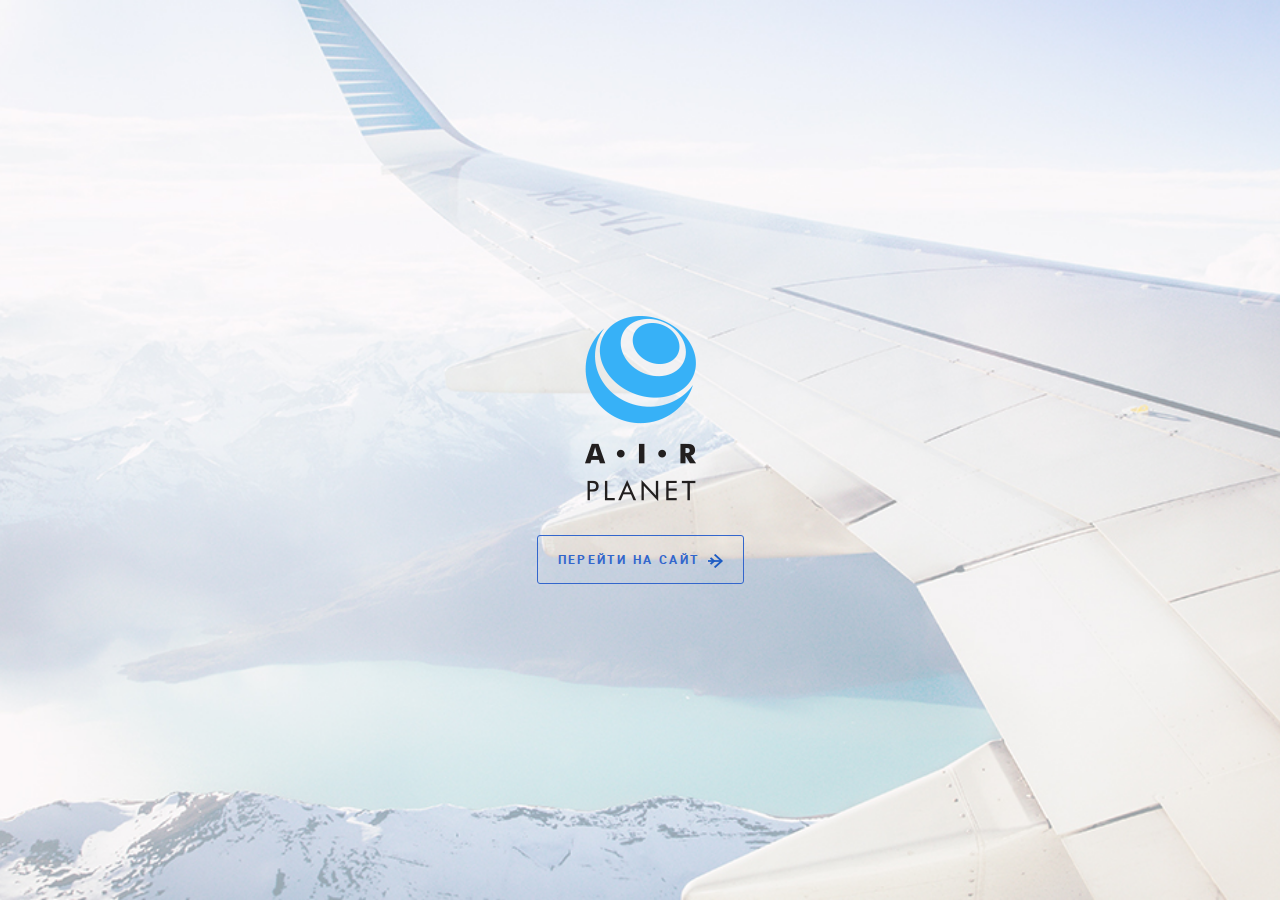
==== commit 62b768c9: "Исправил ошибки, сделал анимации" ====
--- a/index.html
+++ b/index.html
@@ -15,15 +15,8 @@
         <div class="intro__container">
             <div class="intro__logo">
                 <img src="./assets/img/logo_intro.png" alt="AIR Planet" class="intro__logo-image">
-            </div>
-            <div class="intro__button-box">
-                <a href="./airplanet.html">
-                    <button class="intro__button">
-                        <div class="button__goto-text">Перейти на сайт</div>
-                        <div class="button__image"></div>
-                    </button>
-                </a>
-            </div>
+            </div>     
+                <a href="./airplanet.html" class="button--intro">Перейти на сайт</a>                            
         </div>
     </div>
 
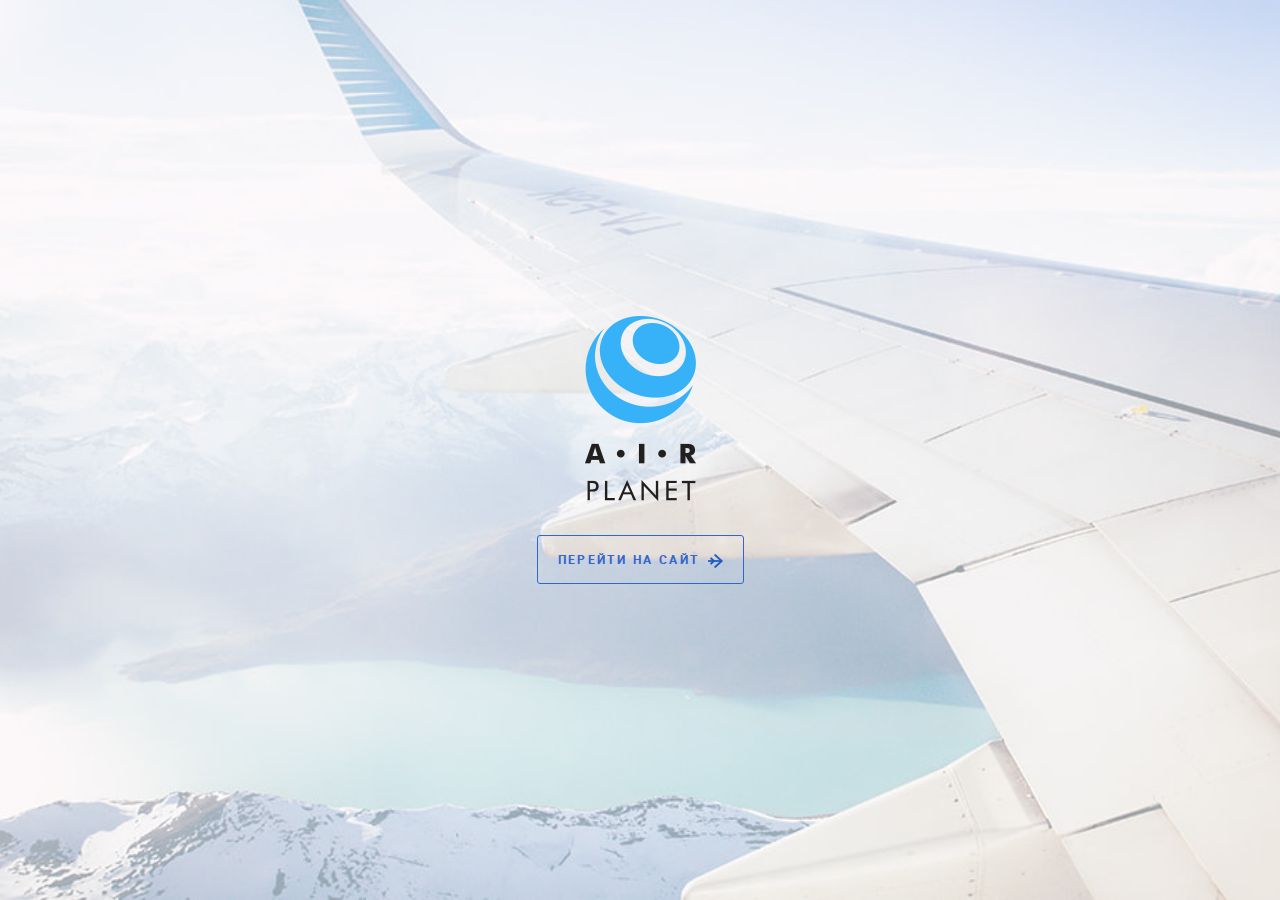
==== commit 551c6fe8: "Исправлены мелкие недочеты" ====
--- a/index.html
+++ b/index.html
@@ -5,7 +5,7 @@
     <meta charset="UTF-8">
     <meta http-equiv="X-UA-Compatible" content="ie=edge">
     <meta name="viewpot" content="width=1200, initial-scale=1.0">
-    <title>Экипаж | "AIR Planet"</title>
+    <title>Intro | "AIR Planet"</title>
     <link rel="stylesheet" href="/assets/css/main.css">
 </head>
 
@@ -16,7 +16,7 @@
             <div class="intro__logo">
                 <img src="./assets/img/logo_intro.png" alt="AIR Planet" class="intro__logo-image">
             </div>     
-                <a href="./airplanet.html" class="button--intro">Перейти на сайт</a>                            
+            <a href="./airplanet.html" class="button--intro">Перейти на сайт</a>                            
         </div>
     </div>
 
